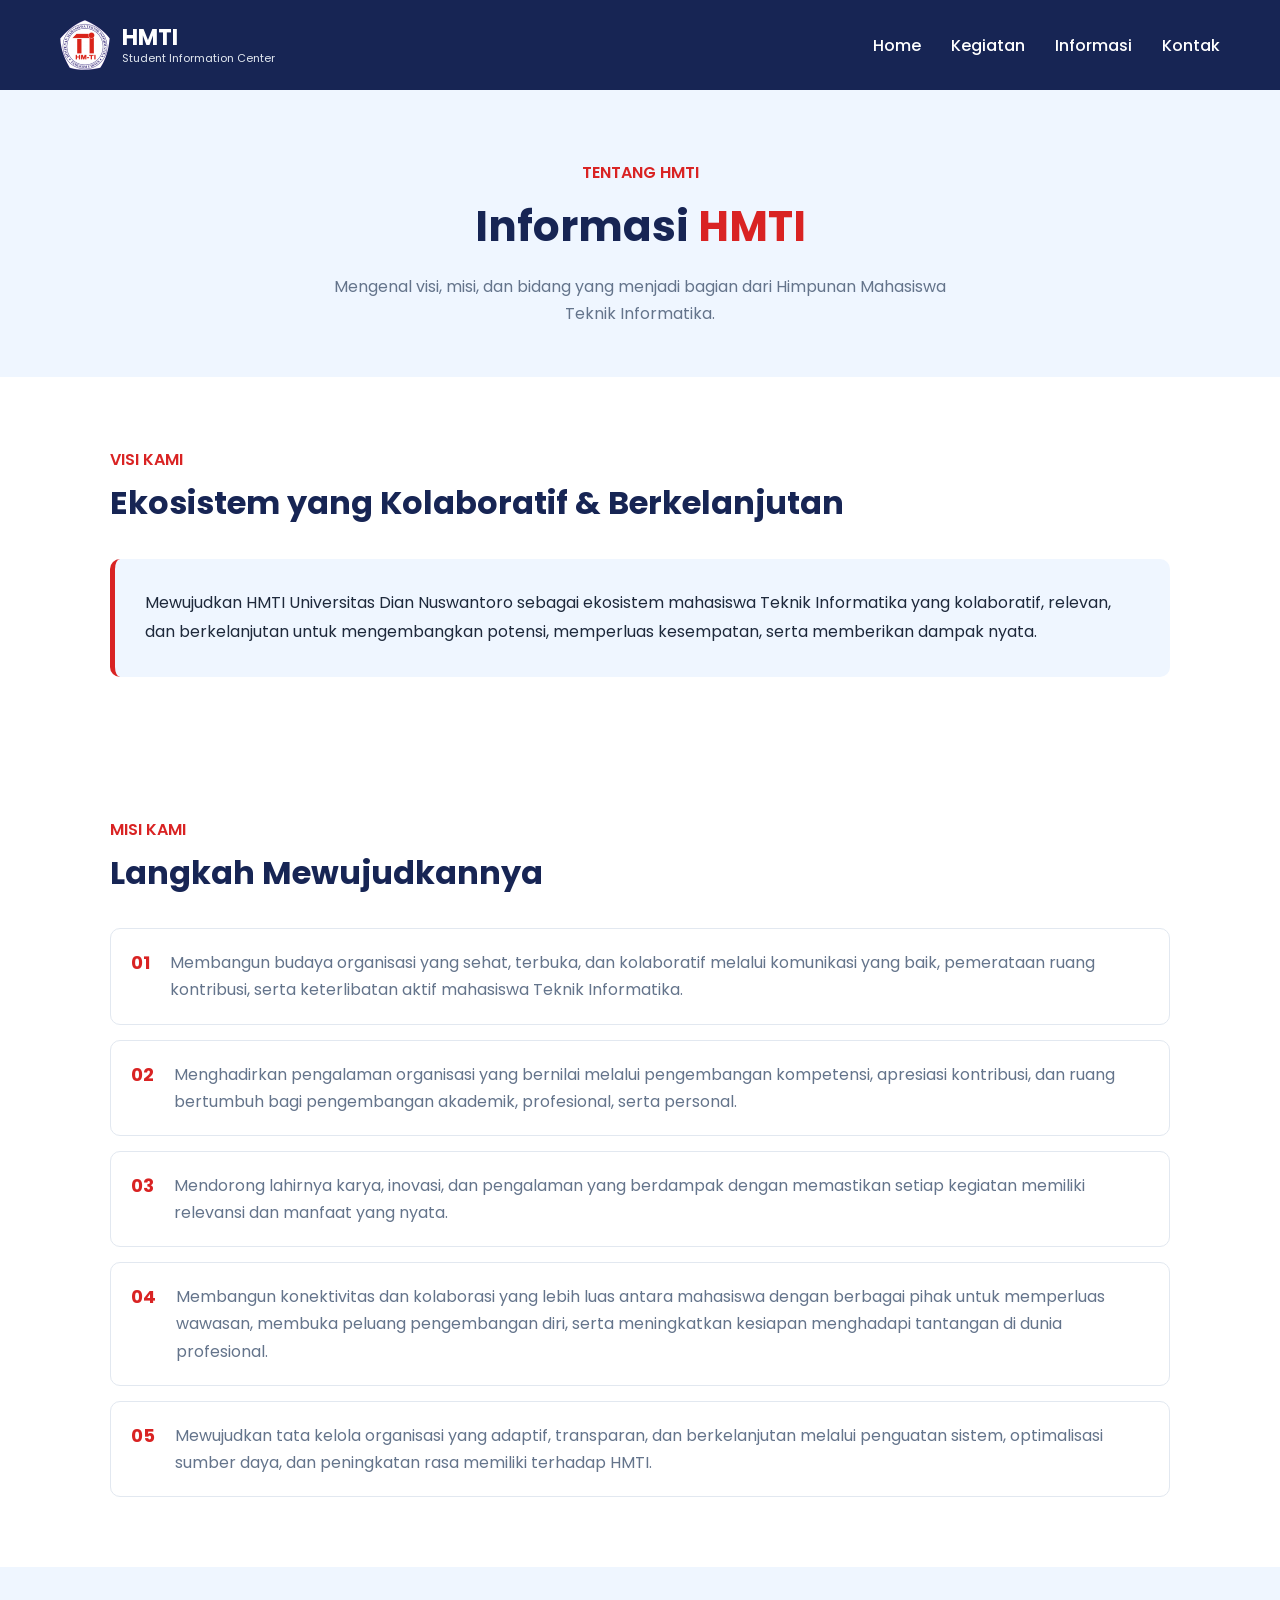
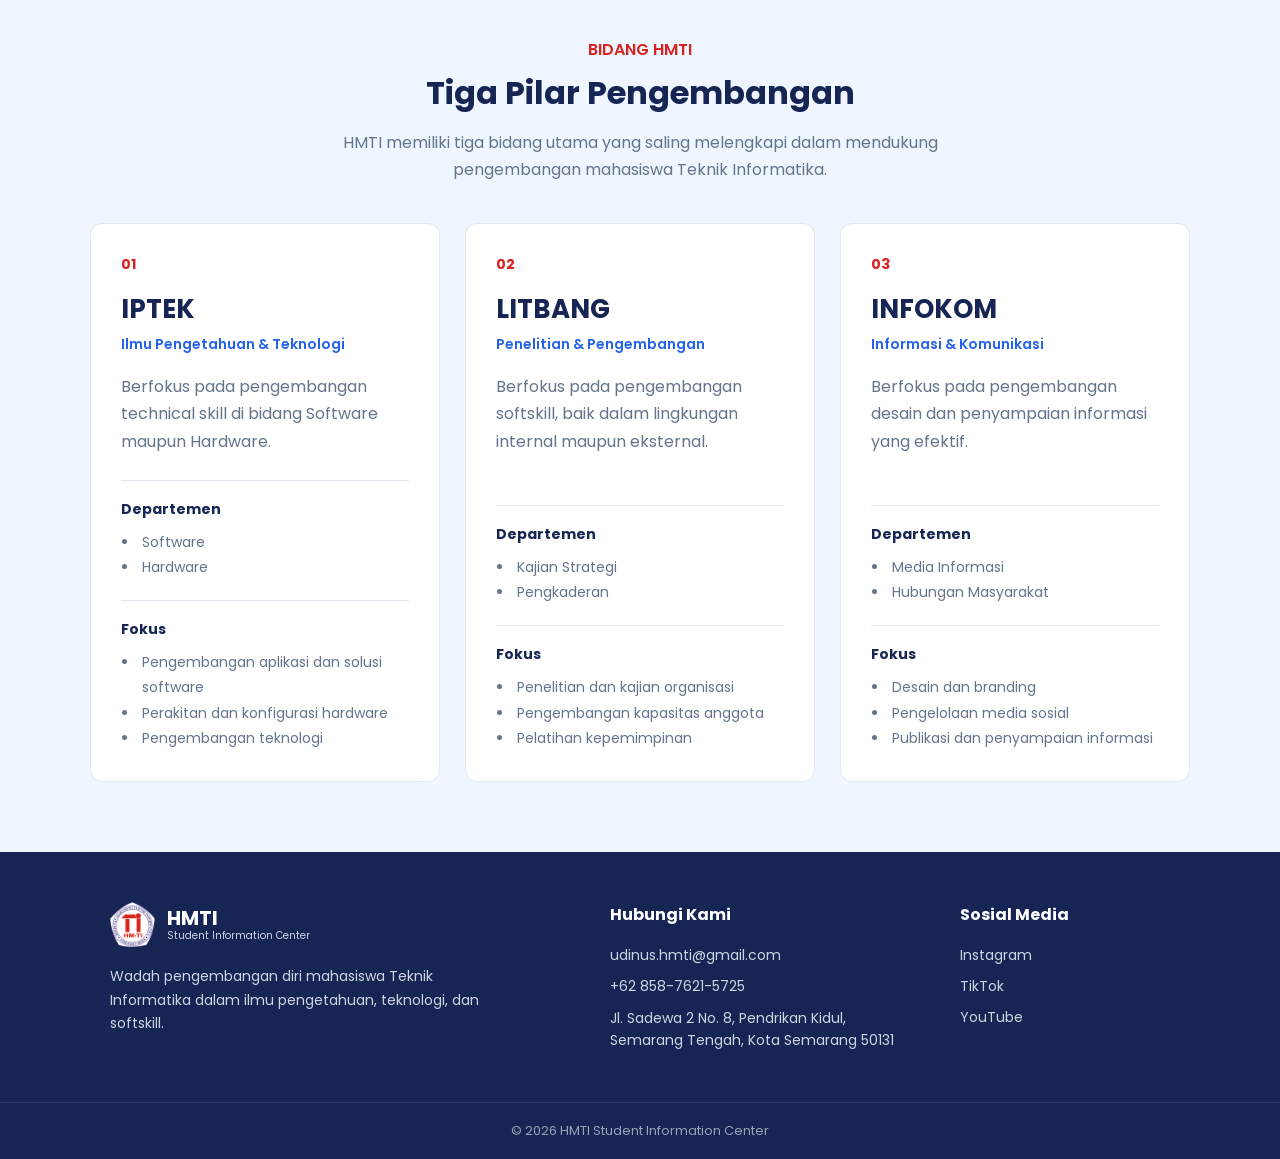
==== informasi.html @ 17ba3a2f "tambah bagian informasi, kontak, dan update web" ====
<!DOCTYPE html>
<html lang="id">
<head>
    <meta charset="UTF-8">
    <meta name="viewport" content="width=device-width, initial-scale=1.0">
    <title>Informasi - HMTI Student Information Center</title>
    <link href="https://fonts.googleapis.com/css2?family=Poppins:wght@400;500;600;700&display=swap" rel="stylesheet">
    <link rel="stylesheet" href="https://cdnjs.cloudflare.com/ajax/libs/font-awesome/6.5.2/css/all.min.css">
    <link rel="stylesheet" href="css/style.css">
</head>
<body>
    <nav>
        <div class="brand">
            <img src="assets/LOGO_HMTI.png" alt="Logo HMTI">

            <div class="brand-text">
                <h2>HMTI</h2>
                <p>Student Information Center</p>
            </div>
        </div>

        <ul>
            <li><a href="index.html">Home</a></li>
            <li><a href="kegiatan.html">Kegiatan</a></li>
            <li><a href="informasi.html">Informasi</a></li>
            <li><a href="kontak.html">Kontak</a></li>
        </ul>
    </nav>

    <main>
        <section class="page-header">
            <p class="subtitle">TENTANG HMTI</p>

            <h1>Informasi <span>HMTI</span></h1>

            <p>
                Mengenal visi, misi, dan bidang yang menjadi bagian
                dari Himpunan Mahasiswa Teknik Informatika.
            </p>
        </section>

        <section class="info-section">

            <div class="info-heading">
                <p class="subtitle">VISI KAMI</p>

                <h2>Ekosistem yang Kolaboratif & Berkelanjutan</h2>
            </div>

            <div class="vision-box">
                <p>
                    Mewujudkan HMTI Universitas Dian Nuswantoro sebagai
                    ekosistem mahasiswa Teknik Informatika yang kolaboratif,
                    relevan, dan berkelanjutan untuk mengembangkan potensi,
                    memperluas kesempatan, serta memberikan dampak nyata.
                </p>
            </div>

        </section>

        <section class="info-section mission-section">

            <div class="info-heading">
                <p class="subtitle">MISI KAMI</p>

                <h2>Langkah Mewujudkannya</h2>
            </div>

            <div class="mission-list">
                <div class="mission-item">
                    <span>01</span>

                    <p>
                        Membangun budaya organisasi yang sehat, terbuka,
                        dan kolaboratif melalui komunikasi yang baik,
                        pemerataan ruang kontribusi, serta keterlibatan
                        aktif mahasiswa Teknik Informatika.
                    </p>
                </div>

                <div class="mission-item">
                    <span>02</span>

                    <p>
                        Menghadirkan pengalaman organisasi yang bernilai
                        melalui pengembangan kompetensi, apresiasi kontribusi,
                        dan ruang bertumbuh bagi pengembangan akademik,
                        profesional, serta personal.
                    </p>
                </div>

                <div class="mission-item">
                    <span>03</span>

                    <p>
                        Mendorong lahirnya karya, inovasi, dan pengalaman
                        yang berdampak dengan memastikan setiap kegiatan
                        memiliki relevansi dan manfaat yang nyata.
                    </p>
                </div>

                <div class="mission-item">
                    <span>04</span>

                    <p>
                        Membangun konektivitas dan kolaborasi yang lebih luas
                        antara mahasiswa dengan berbagai pihak untuk
                        memperluas wawasan, membuka peluang pengembangan diri,
                        serta meningkatkan kesiapan menghadapi tantangan
                        di dunia profesional.
                    </p>
                </div>

                <div class="mission-item">
                    <span>05</span>

                    <p>
                        Mewujudkan tata kelola organisasi yang adaptif,
                        transparan, dan berkelanjutan melalui penguatan sistem,
                        optimalisasi sumber daya, dan peningkatan rasa memiliki
                        terhadap HMTI.
                    </p>
                </div>

            </div>

        </section>

        <section class="info-section fields-section">

            <div class="info-heading">
                <p class="subtitle">BIDANG HMTI</p>

                <h2>Tiga Pilar Pengembangan</h2>

                <p>
                    HMTI memiliki tiga bidang utama yang saling melengkapi
                    dalam mendukung pengembangan mahasiswa Teknik Informatika.
                </p>
            </div>

            <div class="field-container">
                <article class="field-card">
                    <span class="field-number">01</span>

                    <h3>IPTEK</h3>

                    <p class="field-title">
                        Ilmu Pengetahuan & Teknologi
                    </p>

                    <p class="field-description">
                        Berfokus pada pengembangan technical skill
                        di bidang Software maupun Hardware.
                    </p>

                    <div class="field-detail">
                        <h4>Departemen</h4>

                        <ul>
                            <li>Software</li>
                            <li>Hardware</li>
                        </ul>
                    </div>

                    <div class="field-detail">
                        <h4>Fokus</h4>

                        <ul>
                            <li>Pengembangan aplikasi dan solusi software</li>
                            <li>Perakitan dan konfigurasi hardware</li>
                            <li>Pengembangan teknologi</li>
                        </ul>
                    </div>
                </article>


                <article class="field-card">
                    <span class="field-number">02</span>

                    <h3>LITBANG</h3>

                    <p class="field-title">
                        Penelitian & Pengembangan
                    </p>

                    <p class="field-description">
                        Berfokus pada pengembangan softskill,
                        baik dalam lingkungan internal maupun eksternal.
                    </p>

                    <div class="field-detail">
                        <h4>Departemen</h4>

                        <ul>
                            <li>Kajian Strategi</li>
                            <li>Pengkaderan</li>
                        </ul>
                    </div>

                    <div class="field-detail">
                        <h4>Fokus</h4>

                        <ul>
                            <li>Penelitian dan kajian organisasi</li>
                            <li>Pengembangan kapasitas anggota</li>
                            <li>Pelatihan kepemimpinan</li>
                        </ul>
                    </div>
                </article>


                <article class="field-card">
                    <span class="field-number">03</span>

                    <h3>INFOKOM</h3>

                    <p class="field-title">
                        Informasi & Komunikasi
                    </p>

                    <p class="field-description">
                        Berfokus pada pengembangan desain
                        dan penyampaian informasi yang efektif.
                    </p>

                    <div class="field-detail">
                        <h4>Departemen</h4>

                        <ul>
                            <li>Media Informasi</li>
                            <li>Hubungan Masyarakat</li>
                        </ul>
                    </div>

                    <div class="field-detail">
                        <h4>Fokus</h4>

                        <ul>
                            <li>Desain dan branding</li>
                            <li>Pengelolaan media sosial</li>
                            <li>Publikasi dan penyampaian informasi</li>
                        </ul>
                    </div>
                </article>
            </div>
        </section>
    </main>

    <footer>
        <div class="footer-container">
            <div class="footer-brand">
                <div class="footer-logo">
                    <img src="assets/LOGO_HMTI.png" alt="Logo HMTI">

                    <div>
                        <h2>HMTI</h2>
                        <p>Student Information Center</p>
                    </div>
                </div>

                <p>
                    Wadah pengembangan diri mahasiswa Teknik Informatika
                    dalam ilmu pengetahuan, teknologi, dan softskill.
                </p>
            </div>

            <div class="footer-contact">
                <h3>Hubungi Kami</h3>

                <a href="mailto:udinus.hmti@gmail.com">
                    udinus.hmti@gmail.com
                </a>

                <a href="https://wa.me/6285876215725" target="_blank">
                    +62 858-7621-5725
                </a>
                <p>
                    Jl. Sadewa 2 No. 8, Pendrikan Kidul,
                    Semarang Tengah, Kota Semarang 50131
                </p>
            </div>

            <div class="footer-social">
                <h3>Sosial Media</h3>

                <a href="#" target="_blank">Instagram</a>
                <a href="#" target="_blank">TikTok</a>
                <a href="#" target="_blank">YouTube</a>
            </div>
        </div>

        <div class="footer-bottom">
            <p>
                &copy; 2026 HMTI Student Information Center
            </p>
        </div>
    </footer>
</body>
</html>
---- css/style.css ----
* {
    margin: 0;
    padding: 0;
    box-sizing: border-box;
    font-family: Poppins, sans-serif;
}

body {
    background: #FFFFFF;
    color: #1E293B;
}

nav {
    display: flex;
    justify-content: space-between;
    align-items: center;
    padding: 20px 60px;
    background: #172554;
    color: #FFFFFF;
    position: sticky;
    top: 0;
    z-index: 100;
}

.brand {
    display: flex;
    align-items: center;
    gap: 12px;
}

.brand img {
    width: 50px;
    height: 50px;
    object-fit: contain;
}

.brand-text h2 {
    color: #FFFFFF;
    font-size: 22px;
    line-height: 1.2;
}

.brand-text p {
    color: #E2E8F0;
    font-size: 11px;
    font-weight: 400;
    line-height: 1.2;
}

nav ul {
    display: flex;
    gap: 30px;
    list-style: none;
}

nav a {
    color: #FFFFFF;
    text-decoration: none;
    font-weight: 500;
    transition: 0.2s;
}

nav a:hover {
    color: #D92323;
}

.subtitle {
    color: #D92323;
    font-weight: 600;
    margin-bottom: 10px;
}

.hero {
    min-height: 600px;
    display: flex;
    align-items: center;
    padding: 80px 60px;
    background: #EFF6FF;
}

.hero-text {
    max-width: 700px;
}

.hero h1 {
    color: #172554;
    font-size: 48px;
    line-height: 1.2;
    margin-bottom: 20px;
}

.hero h1 span {
    color: #D92323;
}

.hero-text > p:not(.subtitle) {
    max-width: 600px;
    margin-bottom: 30px;
    color: #64748B;
    line-height: 1.7;
}

.hero-buttons {
    display: flex;
    gap: 15px;
}

.btn,
.btn-outline {
    padding: 12px 22px;
    border-radius: 8px;
    text-decoration: none;
    font-weight: 500;
    transition: 0.2s;
}

.btn {
    background: #D92323;
    color: #FFFFFF;
}

.btn:hover {
    background: #B91C1C;
}

.btn-outline {
    border: 1px solid #2563EB;
    background: #FFFFFF;
    color: #2563EB;
}

.btn-outline:hover {
    background: #2563EB;
    color: #FFFFFF;
}

.about-section {
    padding: 80px 60px;
    background: #FFFFFF;
}

.about-container {
    max-width: 1100px;
    margin: auto;

    display: grid;
    grid-template-columns: 1.2fr 0.8fr;
    gap: 60px;

    align-items: center;
}

.about-text {
    max-width: 650px;
}

.about-text h2 {
    color: #172554;
    font-size: 36px;
    line-height: 1.3;
    margin-bottom: 20px;
}

.about-text > p:not(.subtitle) {
    color: #64748B;
    line-height: 1.8;
    margin-bottom: 25px;
}

.about-box {
    padding: 35px;
    border-radius: 12px;
    background: #EFF6FF;
    border-left: 5px solid #D92323;
}

.about-box span {
    color: #D92323;
    font-size: 13px;
    font-weight: 700;
}

.about-box h3 {
    color: #172554;
    font-size: 24px;
    line-height: 1.4;
    margin: 12px 0;
}

.about-box p {
    color: #64748B;
    line-height: 1.7;
}

.highlights {
    padding: 80px 60px;
    background: #FFFFFF;
}

.section-heading {
    max-width: 700px;
    margin: 0 auto 40px;
    text-align: center;
}

.section-heading h2 {
    color: #172554;
    font-size: 36px;
    margin-bottom: 15px;
}

.section-heading > p:last-child {
    color: #64748B;
    line-height: 1.7;
}

.activity-container {
    max-width: 1100px;
    margin: auto;
    display: grid;
    grid-template-columns: repeat(3, 1fr);
    gap: 25px;
}

.activity-card {
    padding: 30px;
    border: 1px solid #E2E8F0;
    border-radius: 12px;
    background: #FFFFFF;
    transition: 0.2s;
}

.activity-card:hover {
    transform: translateY(-5px);
    box-shadow: 0 10px 25px rgba(15, 23, 42, 0.08);
}

.activity-tag {
    display: inline-block;
    padding: 5px 10px;
    margin-bottom: 15px;
    border-radius: 20px;
    background: #EFF6FF;
    color: #2563EB;
    font-size: 12px;
    font-weight: 600;
}

.activity-card h3 {
    color: #172554;
    font-size: 24px;
    margin-bottom: 12px;
}

.activity-card p {
    color: #64748B;
    line-height: 1.7;
    margin-bottom: 20px;
}

.activity-card a {
    color: #D92323;
    text-decoration: none;
    font-weight: 600;
}

.activity-card a:hover {
    color: #B91C1C;
}

.page-header {
    padding: 70px 20px 50px;
    text-align: center;
    background: #EFF6FF;
}

.page-header h1 {
    color: #172554;
    font-size: 42px;
    margin-bottom: 15px;
}

.page-header h1 span {
    color: #D92323;
}

.page-header > p:last-child {
    max-width: 650px;
    margin: auto;
    color: #64748B;
    line-height: 1.7;
}

.activities {
    padding: 80px 60px;
    background: #FFFFFF;
}

.activity-list {
    max-width: 1000px;
    margin: auto;
    display: grid;
    grid-template-columns: repeat(2, 1fr);
    gap: 25px;
}

.activity-item {
    padding: 30px;
    border: 1px solid #E2E8F0;
    border-radius: 12px;
    background: #FFFFFF;
    transition: 0.2s;
}

.activity-item:hover {
    transform: translateY(-5px);
    box-shadow: 0 10px 25px rgba(15, 23, 42, 0.08);
}

.activity-item h2 {
    color: #172554;
    font-size: 26px;
    margin-bottom: 15px;
}

.activity-info {
    margin-bottom: 15px;
}

.activity-info p {
    color: #64748B;
    font-size: 14px;
    margin-bottom: 5px;
}

.activity-description {
    color: #64748B;
    line-height: 1.7;
    margin-bottom: 20px;
}

.activity-link {
    color: #D92323;
    text-decoration: none;
    font-weight: 600;
}

.activity-link:hover {
    color: #B91C1C;
}

.info-section {
    max-width: 1100px;
    margin: auto;
    padding: 70px 20px;
}

.info-heading {
    max-width: 750px;
    margin-bottom: 35px;
}

.info-heading h2 {
    color: #172554;
    font-size: 32px;
    line-height: 1.3;
    margin-bottom: 15px;
}

.info-heading > p:last-child {
    color: #64748B;
    line-height: 1.7;
}

.vision-box {
    padding: 30px;
    border-left: 5px solid #D92323;
    border-radius: 10px;
    background: #EFF6FF;
}

.vision-box p {
    color: #1E293B;
    font-size: 16px;
    line-height: 1.8;
}

.mission-section {
    background: #FFFFFF;
}

.mission-list {
    display: flex;
    flex-direction: column;
    gap: 15px;
}

.mission-item {
    display: flex;
    align-items: flex-start;
    gap: 20px;
    padding: 20px;
    border: 1px solid #E2E8F0;
    border-radius: 10px;
    background: #FFFFFF;
    transition: 0.2s;
}

.mission-item:hover {
    transform: translateX(5px);
    box-shadow: 0 5px 20px rgba(15, 23, 42, 0.06);
}

.mission-item span {
    flex-shrink: 0;
    color: #D92323;
    font-size: 18px;
    font-weight: 700;
}

.mission-item p {
    color: #64748B;
    line-height: 1.7;
}

.fields-section {
    max-width: none;
    padding: 70px 60px;
    background: #EFF6FF;
}

.fields-section .info-heading {
    max-width: 700px;
    margin: 0 auto 40px;
    text-align: center;
}

.field-container {
    max-width: 1100px;
    margin: auto;
    display: grid;
    grid-template-columns: repeat(3, 1fr);
    gap: 25px;
}

.field-card {
    display: flex;
    flex-direction: column;
    padding: 30px;
    border: 1px solid #E2E8F0;
    border-radius: 12px;
    background: #FFFFFF;
    transition: 0.2s;
}

.field-card:hover {
    transform: translateY(-5px);
    box-shadow: 0 10px 25px rgba(15, 23, 42, 0.08);
}

.field-number {
    display: inline-block;
    margin-bottom: 15px;
    color: #D92323;
    font-size: 14px;
    font-weight: 700;
}

.field-card h3 {
    color: #172554;
    font-size: 26px;
    margin-bottom: 5px;
}

.field-title {
    color: #2563EB;
    font-size: 14px;
    font-weight: 600;
    margin-bottom: 18px;
}

.field-description {
    color: #64748B;
    line-height: 1.7;
    margin-bottom: 25px;
}

.field-detail {
    padding-top: 18px;
    margin-top: auto;
    border-top: 1px solid #E2E8F0;
}

.field-detail + .field-detail {
    margin-top: 20px;
}

.field-detail h4 {
    color: #172554;
    font-size: 14px;
    margin-bottom: 10px;
}

.field-detail ul {
    padding-left: 18px;
    color: #64748B;
    font-size: 14px;
    line-height: 1.8;
}

.field-detail li {
    padding-left: 3px;
}

.contact-section {
    max-width: 1100px;
    margin: auto;
    padding: 70px 20px;
}

.contact-heading {
    max-width: 700px;
    margin-bottom: 40px;
}

.contact-heading h2 {
    color: #172554;
    font-size: 32px;
    margin-bottom: 15px;
}

.contact-heading > p:last-child {
    color: #64748B;
    line-height: 1.7;
}

.contact-container {
    display: grid;
    grid-template-columns: repeat(3, 1fr);
    gap: 20px;
    margin-bottom: 70px;
}

.contact-card {
    display: flex;
    align-items: flex-start;
    gap: 15px;
    padding: 25px;
    border: 1px solid #E2E8F0;
    border-radius: 12px;
    background: #FFFFFF;
    transition: 0.2s;
}

.contact-card:hover {
    transform: translateY(-5px);
    box-shadow: 0 10px 25px rgba(15, 23, 42, 0.08);
}

.contact-icon {
    display: flex;
    align-items: center;
    justify-content: center;
    flex-shrink: 0;
    width: 42px;
    height: 42px;
    border-radius: 10px;
    background: #EFF6FF;
    color: #2563EB;
    font-size: 20px;
    font-weight: 600;
}

.contact-icon i {
    font-size: 18px;
}

.contact-card h3 {
    color: #172554;
    font-size: 17px;
    margin-bottom: 6px;
}

.contact-card p,
.contact-card a {
    color: #64748B;
    font-size: 14px;
    line-height: 1.6;
    text-decoration: none;
}

.contact-card a:hover {
    color: #D92323;
}

.social-section {
    padding: 50px 30px;
    border-radius: 12px;
    background: #EFF6FF;
    text-align: center;
}

.social-section h2 {
    color: #172554;
    font-size: 30px;
    margin-bottom: 12px;
}

.social-section > p:not(.subtitle) {
    max-width: 600px;
    margin: 0 auto 25px;
    color: #64748B;
    line-height: 1.7;
}

.social-link {
    display: inline-flex;
    align-items: center;
    justify-content: center;
    gap: 8px;
    padding: 10px 20px;
    border: 1px solid #2563EB;
    border-radius: 8px;
    background: #FFFFFF;
    color: #2563EB;
    text-decoration: none;
    font-size: 14px;
    font-weight: 600;
    transition: 0.2s;
}

.social-link:hover {
    background: #2563EB;
    color: #FFFFFF;
}

.social-link i {
    font-size: 16px;
}

footer {
    background: #172554;
    color: #FFFFFF;
}

.footer-container {
    max-width: 1100px;
    margin: auto;
    padding: 50px 20px;
    display: grid;
    grid-template-columns: 1.5fr 1fr 0.7fr;
    gap: 50px;
}

.footer-logo {
    display: flex;
    align-items: center;
    gap: 12px;
    margin-bottom: 18px;
}

.footer-logo img {
    width: 45px;
    height: 45px;
    object-fit: contain;
}

.footer-logo h2 {
    font-size: 20px;
    line-height: 1.2;
}

.footer-logo p {
    color: #CBD5E1;
    font-size: 10px;
    line-height: 1.2;
}

.footer-brand > p {
    max-width: 400px;
    color: #CBD5E1;
    font-size: 14px;
    line-height: 1.7;
}

.footer-container h3 {
    margin-bottom: 18px;
    color: #FFFFFF;
    font-size: 16px;
}

.footer-contact a,
.footer-social a {
    display: flex;
    align-items: center;
    gap: 8px;
    margin-bottom: 10px;
    color: #CBD5E1;
    font-size: 14px;
    text-decoration: none;
    transition: 0.2s;
}

.footer-contact p {
    display: flex;
    align-items: flex-start;
    gap: 8px;
    color: #CBD5E1;
    font-size: 14px;
    line-height: 1.6;
}

.footer-contact i,
.footer-social i {
    width: 18px;
    text-align: center;
}

.footer-contact a:hover,
.footer-social a:hover {
    color: #FFFFFF;
}

.footer-bottom {
    padding: 18px 20px;
    border-top: 1px solid rgba(255, 255, 255, 0.1);
    text-align: center;
}

.footer-bottom p {
    color: #94A3B8;
    font-size: 13px;
}

@media (max-width: 768px) {
    nav {
        flex-direction: column;
        gap: 15px;
        padding: 20px;
    }

    nav ul {
        justify-content: center;
        flex-wrap: wrap;
        gap: 15px;
    }

    .hero {
        padding: 60px 20px;
    }

    .hero h1 {
        font-size: 36px;
    }

    .hero-buttons {
        flex-direction: column;
    }

    .btn,
    .btn-outline {
        text-align: center;
    }

    .highlights {
        padding: 60px 20px;
    }

    .activity-container {
        grid-template-columns: 1fr;
    }

    .page-header {
        padding: 60px 20px 40px;
    }

    .page-header h1 {
        font-size: 34px;
    }

    .activities {
        padding: 60px 20px;
    }

    .activity-list {
        grid-template-columns: 1fr;
    }

    .info-section {
        padding: 50px 20px;
    }

    .info-heading h2 {
        font-size: 28px;
    }

    .mission-item {
        gap: 15px;
    }

    .fields-section {
        padding: 50px 20px;
    }

    .field-container {
        grid-template-columns: 1fr;
    }

    .contact-section {
        padding: 50px 20px;
    }

    .contact-heading h2 {
        font-size: 28px;
    }

    .contact-container {
        grid-template-columns: 1fr;
        margin-bottom: 50px;
    }

    .social-section {
        padding: 40px 20px;
    }

    .social-section h2 {
        font-size: 26px;
    }

    .footer-container {
        grid-template-columns: 1fr;
        gap: 35px;
        padding: 40px 20px;
    }
}
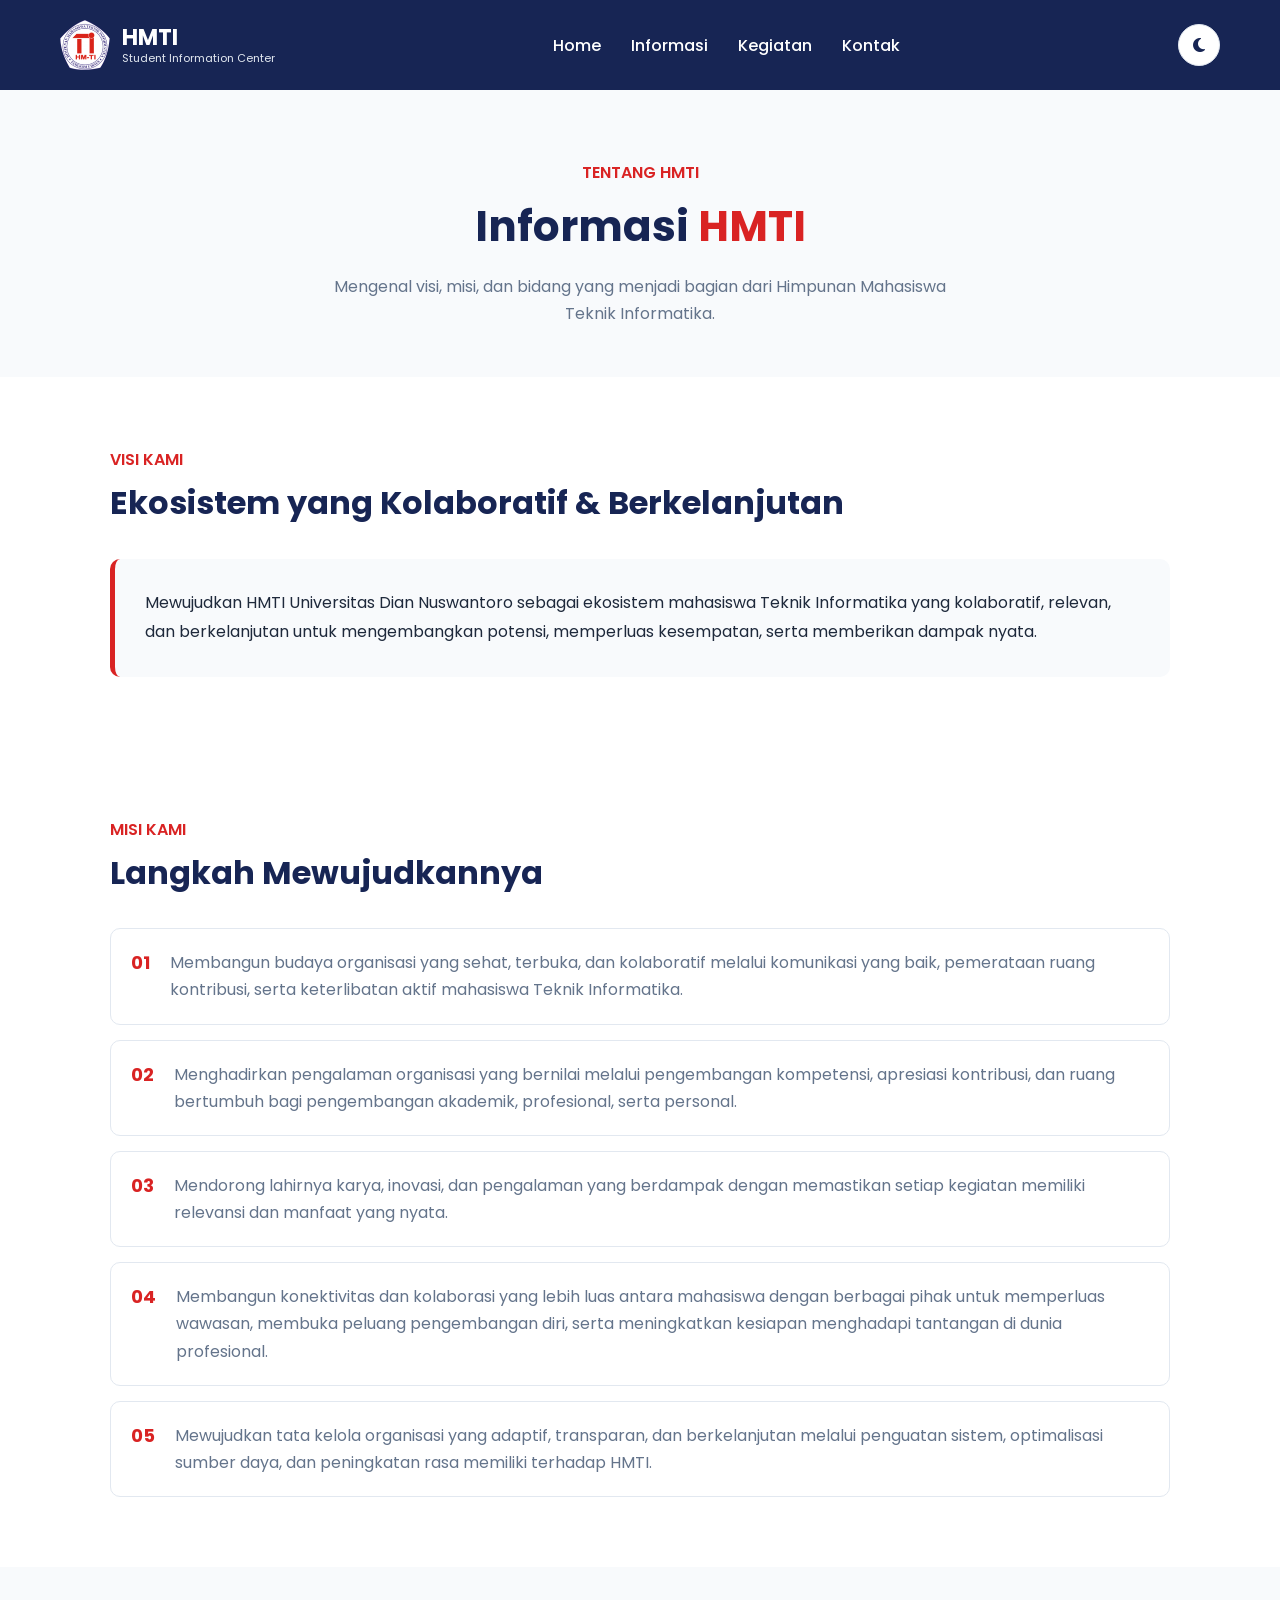
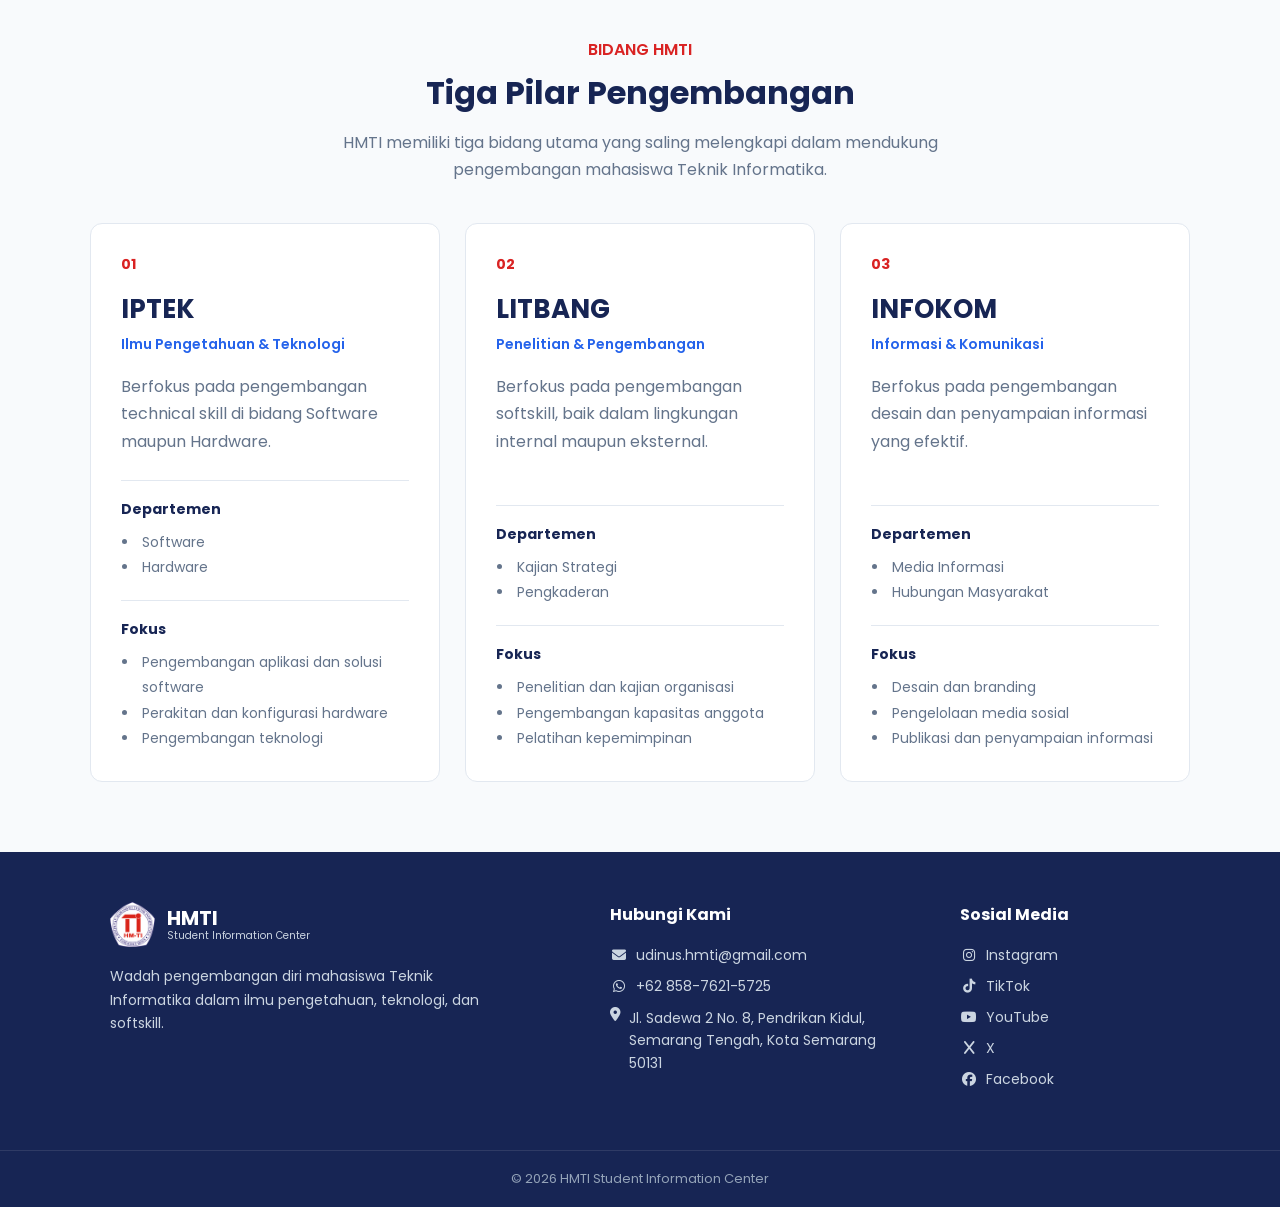
==== commit 900825e4: "Membuat script js, menambahkan dark mode, dan menambahkan form pendaftaran" ====
--- a/informasi.html
+++ b/informasi.html
@@ -21,10 +21,14 @@
 
         <ul>
             <li><a href="index.html">Home</a></li>
+            <li><a href="informasi.html">Informasi</a></li>
             <li><a href="kegiatan.html">Kegiatan</a></li>
-            <li><a href="informasi.html">Informasi</a></li>
             <li><a href="kontak.html">Kontak</a></li>
         </ul>
+
+        <button id="themeToggle" class="theme-toggle" aria-label="Ganti tema">
+            <i class="fa-solid fa-moon"></i>
+        </button>
     </nav>
 
     <main>
@@ -39,7 +43,7 @@
             </p>
         </section>
 
-        <section class="info-section">
+        <section class="info-section scroll-animation">
 
             <div class="info-heading">
                 <p class="subtitle">VISI KAMI</p>
@@ -67,7 +71,7 @@
             </div>
 
             <div class="mission-list">
-                <div class="mission-item">
+                <div class="mission-item scroll-animation">
                     <span>01</span>
 
                     <p>
@@ -78,7 +82,7 @@
                     </p>
                 </div>
 
-                <div class="mission-item">
+                <div class="mission-item scroll-animation">
                     <span>02</span>
 
                     <p>
@@ -89,7 +93,7 @@
                     </p>
                 </div>
 
-                <div class="mission-item">
+                <div class="mission-item scroll-animation">
                     <span>03</span>
 
                     <p>
@@ -99,7 +103,7 @@
                     </p>
                 </div>
 
-                <div class="mission-item">
+                <div class="mission-item scroll-animation">
                     <span>04</span>
 
                     <p>
@@ -111,7 +115,7 @@
                     </p>
                 </div>
 
-                <div class="mission-item">
+                <div class="mission-item scroll-animation">
                     <span>05</span>
 
                     <p>
@@ -140,7 +144,7 @@
             </div>
 
             <div class="field-container">
-                <article class="field-card">
+                <article class="field-card scroll-animation">
                     <span class="field-number">01</span>
 
                     <h3>IPTEK</h3>
@@ -175,7 +179,7 @@
                 </article>
 
 
-                <article class="field-card">
+                <article class="field-card scroll-animation">
                     <span class="field-number">02</span>
 
                     <h3>LITBANG</h3>
@@ -210,7 +214,7 @@
                 </article>
 
 
-                <article class="field-card">
+                <article class="field-card scroll-animation">
                     <span class="field-number">03</span>
 
                     <h3>INFOKOM</h3>
@@ -269,13 +273,17 @@
                 <h3>Hubungi Kami</h3>
 
                 <a href="mailto:udinus.hmti@gmail.com">
+                    <i class="fa-solid fa-envelope"></i>
                     udinus.hmti@gmail.com
                 </a>
 
                 <a href="https://wa.me/6285876215725" target="_blank">
+                    <i class="fa-brands fa-whatsapp"></i>
                     +62 858-7621-5725
                 </a>
+
                 <p>
+                    <i class="fa-solid fa-location-dot"></i>
                     Jl. Sadewa 2 No. 8, Pendrikan Kidul,
                     Semarang Tengah, Kota Semarang 50131
                 </p>
@@ -284,9 +292,30 @@
             <div class="footer-social">
                 <h3>Sosial Media</h3>
 
-                <a href="#" target="_blank">Instagram</a>
-                <a href="#" target="_blank">TikTok</a>
-                <a href="#" target="_blank">YouTube</a>
+                <a href="https://www.instagram.com/hmtiudinus" target="_blank">
+                    <i class="fa-brands fa-instagram"></i>
+                    Instagram
+                </a>
+
+                <a href="https://www.tiktok.com/@hmtiudinus" target="_blank">
+                    <i class="fa-brands fa-tiktok"></i>
+                    TikTok
+                </a>
+
+                <a href="https://www.youtube.com/@hmtiudinus4102" target="_blank">
+                    <i class="fa-brands fa-youtube"></i>
+                    YouTube
+                </a>
+
+                <a href="https://x.com/hmtiudinus" target="_blank">
+                    <i class="fa-brands fa-x"></i>
+                    X
+                </a>
+
+                <a href="https://www.facebook.com/hmti.udinus" target="_blank">
+                    <i class="fa-brands fa-facebook"></i>
+                    Facebook
+                </a>
             </div>
         </div>
 
@@ -296,5 +325,7 @@
             </p>
         </div>
     </footer>
+
+    <script src="js/script.js"></script>
 </body>
 </html>
--- a/css/style.css
+++ b/css/style.css
@@ -7,7 +7,11 @@
 
 body {
     background: #FFFFFF;
-    color: #1E293B;
+    color: #172554;
+
+    transition:
+        background-color 0.3s ease,
+        color 0.3s ease;
 }
 
 nav {
@@ -15,11 +19,17 @@
     justify-content: space-between;
     align-items: center;
     padding: 20px 60px;
+
     background: #172554;
     color: #FFFFFF;
+
     position: sticky;
     top: 0;
     z-index: 100;
+
+    transition:
+        background-color 0.3s ease,
+        color 0.3s ease;
 }
 
 .brand {
@@ -64,6 +74,35 @@
     color: #D92323;
 }
 
+.theme-toggle {
+    width: 42px;
+    height: 42px;
+
+    display: flex;
+    align-items: center;
+    justify-content: center;
+
+    border: 1px solid #E2E8F0;
+    border-radius: 50%;
+
+    background: #FFFFFF;
+    color: #172554;
+
+    font-size: 16px;
+
+    cursor: pointer;
+
+    transition:
+        background-color 0.3s ease,
+        color 0.3s ease,
+        border-color 0.3s ease;
+}
+
+.theme-toggle:hover {
+    background: #EFF6FF;
+    color: #2563EB;
+}
+
 .subtitle {
     color: #D92323;
     font-weight: 600;
@@ -72,10 +111,15 @@
 
 .hero {
     min-height: 600px;
+
     display: flex;
     align-items: center;
+
     padding: 80px 60px;
-    background: #EFF6FF;
+
+    background: #F8FAFC;
+
+    transition: background-color 0.3s ease;
 }
 
 .hero-text {
@@ -96,6 +140,7 @@
 .hero-text > p:not(.subtitle) {
     max-width: 600px;
     margin-bottom: 30px;
+
     color: #64748B;
     line-height: 1.7;
 }
@@ -109,8 +154,10 @@
 .btn-outline {
     padding: 12px 22px;
     border-radius: 8px;
+
     text-decoration: none;
     font-weight: 500;
+
     transition: 0.2s;
 }
 
@@ -137,6 +184,8 @@
 .about-section {
     padding: 80px 60px;
     background: #FFFFFF;
+
+    transition: background-color 0.3s ease;
 }
 
 .about-container {
@@ -170,8 +219,13 @@
 .about-box {
     padding: 35px;
     border-radius: 12px;
-    background: #EFF6FF;
+
+    background: #F8FAFC;
     border-left: 5px solid #D92323;
+
+    transition:
+        background-color 0.3s ease,
+        border-color 0.3s ease;
 }
 
 .about-box span {
@@ -195,6 +249,8 @@
 .highlights {
     padding: 80px 60px;
     background: #FFFFFF;
+
+    transition: background-color 0.3s ease;
 }
 
 .section-heading {
@@ -217,6 +273,7 @@
 .activity-container {
     max-width: 1100px;
     margin: auto;
+
     display: grid;
     grid-template-columns: repeat(3, 1fr);
     gap: 25px;
@@ -224,10 +281,17 @@
 
 .activity-card {
     padding: 30px;
+
     border: 1px solid #E2E8F0;
     border-radius: 12px;
-    background: #FFFFFF;
-    transition: 0.2s;
+
+    background: #FFFFFF;
+
+    transition:
+        background-color 0.3s ease,
+        border-color 0.3s ease,
+        transform 0.2s ease,
+        box-shadow 0.2s ease;
 }
 
 .activity-card:hover {
@@ -237,11 +301,15 @@
 
 .activity-tag {
     display: inline-block;
+
     padding: 5px 10px;
     margin-bottom: 15px;
+
     border-radius: 20px;
+
     background: #EFF6FF;
     color: #2563EB;
+
     font-size: 12px;
     font-weight: 600;
 }
@@ -270,8 +338,12 @@
 
 .page-header {
     padding: 70px 20px 50px;
+
     text-align: center;
-    background: #EFF6FF;
+
+    background: #F8FAFC;
+
+    transition: background-color 0.3s ease;
 }
 
 .page-header h1 {
@@ -287,72 +359,17 @@
 .page-header > p:last-child {
     max-width: 650px;
     margin: auto;
+
     color: #64748B;
     line-height: 1.7;
-}
-
-.activities {
-    padding: 80px 60px;
-    background: #FFFFFF;
-}
-
-.activity-list {
-    max-width: 1000px;
-    margin: auto;
-    display: grid;
-    grid-template-columns: repeat(2, 1fr);
-    gap: 25px;
-}
-
-.activity-item {
-    padding: 30px;
-    border: 1px solid #E2E8F0;
-    border-radius: 12px;
-    background: #FFFFFF;
-    transition: 0.2s;
-}
-
-.activity-item:hover {
-    transform: translateY(-5px);
-    box-shadow: 0 10px 25px rgba(15, 23, 42, 0.08);
-}
-
-.activity-item h2 {
-    color: #172554;
-    font-size: 26px;
-    margin-bottom: 15px;
-}
-
-.activity-info {
-    margin-bottom: 15px;
-}
-
-.activity-info p {
-    color: #64748B;
-    font-size: 14px;
-    margin-bottom: 5px;
-}
-
-.activity-description {
-    color: #64748B;
-    line-height: 1.7;
-    margin-bottom: 20px;
-}
-
-.activity-link {
-    color: #D92323;
-    text-decoration: none;
-    font-weight: 600;
-}
-
-.activity-link:hover {
-    color: #B91C1C;
 }
 
 .info-section {
     max-width: 1100px;
     margin: auto;
     padding: 70px 20px;
+
+    transition: background-color 0.3s ease;
 }
 
 .info-heading {
@@ -374,9 +391,15 @@
 
 .vision-box {
     padding: 30px;
+
     border-left: 5px solid #D92323;
     border-radius: 10px;
-    background: #EFF6FF;
+
+    background: #F8FAFC;
+
+    transition:
+        background-color 0.3s ease,
+        border-color 0.3s ease;
 }
 
 .vision-box p {
@@ -399,11 +422,19 @@
     display: flex;
     align-items: flex-start;
     gap: 20px;
+
     padding: 20px;
+
     border: 1px solid #E2E8F0;
     border-radius: 10px;
-    background: #FFFFFF;
-    transition: 0.2s;
+
+    background: #FFFFFF;
+
+    transition:
+        background-color 0.3s ease,
+        border-color 0.3s ease,
+        transform 0.2s ease,
+        box-shadow 0.2s ease;
 }
 
 .mission-item:hover {
@@ -413,6 +444,7 @@
 
 .mission-item span {
     flex-shrink: 0;
+
     color: #D92323;
     font-size: 18px;
     font-weight: 700;
@@ -425,19 +457,25 @@
 
 .fields-section {
     max-width: none;
+
     padding: 70px 60px;
-    background: #EFF6FF;
+
+    background: #F8FAFC;
+
+    transition: background-color 0.3s ease;
 }
 
 .fields-section .info-heading {
     max-width: 700px;
     margin: 0 auto 40px;
+
     text-align: center;
 }
 
 .field-container {
     max-width: 1100px;
     margin: auto;
+
     display: grid;
     grid-template-columns: repeat(3, 1fr);
     gap: 25px;
@@ -446,11 +484,19 @@
 .field-card {
     display: flex;
     flex-direction: column;
+
     padding: 30px;
+
     border: 1px solid #E2E8F0;
     border-radius: 12px;
-    background: #FFFFFF;
-    transition: 0.2s;
+
+    background: #FFFFFF;
+
+    transition:
+        background-color 0.3s ease,
+        border-color 0.3s ease,
+        transform 0.2s ease,
+        box-shadow 0.2s ease;
 }
 
 .field-card:hover {
@@ -461,6 +507,7 @@
 .field-number {
     display: inline-block;
     margin-bottom: 15px;
+
     color: #D92323;
     font-size: 14px;
     font-weight: 700;
@@ -488,6 +535,7 @@
 .field-detail {
     padding-top: 18px;
     margin-top: auto;
+
     border-top: 1px solid #E2E8F0;
 }
 
@@ -503,6 +551,7 @@
 
 .field-detail ul {
     padding-left: 18px;
+
     color: #64748B;
     font-size: 14px;
     line-height: 1.8;
@@ -510,6 +559,116 @@
 
 .field-detail li {
     padding-left: 3px;
+}
+
+.activities {
+    padding: 80px 60px;
+    background: #FFFFFF;
+
+    transition: background-color 0.3s ease;
+}
+
+.activity-filter {
+    max-width: 1000px;
+    margin: 0 auto 30px;
+
+    display: flex;
+    justify-content: center;
+    flex-wrap: wrap;
+    gap: 10px;
+}
+
+.filter-btn {
+    padding: 10px 18px;
+
+    border: 1px solid #E2E8F0;
+    border-radius: 8px;
+
+    background: #FFFFFF;
+    color: #64748B;
+
+    font-family: Poppins, sans-serif;
+    font-size: 14px;
+    font-weight: 500;
+
+    cursor: pointer;
+
+    transition:
+        background-color 0.3s ease,
+        color 0.3s ease,
+        border-color 0.3s ease;
+}
+
+.filter-btn:hover {
+    border-color: #2563EB;
+    color: #2563EB;
+}
+
+.filter-btn.active {
+    background: #2563EB;
+    border-color: #2563EB;
+    color: #FFFFFF;
+}
+
+.activity-list {
+    max-width: 1000px;
+    margin: auto;
+
+    display: grid;
+    grid-template-columns: repeat(2, 1fr);
+    gap: 25px;
+}
+
+.activity-item {
+    padding: 30px;
+
+    border: 1px solid #E2E8F0;
+    border-radius: 12px;
+
+    background: #FFFFFF;
+
+    transition:
+        background-color 0.3s ease,
+        border-color 0.3s ease,
+        transform 0.2s ease,
+        box-shadow 0.2s ease;
+}
+
+.activity-item:hover {
+    transform: translateY(-5px);
+    box-shadow: 0 10px 25px rgba(15, 23, 42, 0.08);
+}
+
+.activity-item h2 {
+    color: #172554;
+    font-size: 26px;
+    margin-bottom: 15px;
+}
+
+.activity-info {
+    margin-bottom: 15px;
+}
+
+.activity-info p {
+    color: #64748B;
+    font-size: 14px;
+    margin-bottom: 5px;
+}
+
+.activity-description {
+    color: #64748B;
+    line-height: 1.7;
+    margin-bottom: 20px;
+}
+
+.activity-link {
+    color: #D92323;
+    text-decoration: none;
+    font-weight: 600;
+}
+
+.activity-link:hover {
+    color: #B91C1C;
 }
 
 .contact-section {
@@ -538,6 +697,7 @@
     display: grid;
     grid-template-columns: repeat(3, 1fr);
     gap: 20px;
+
     margin-bottom: 70px;
 }
 
@@ -545,11 +705,19 @@
     display: flex;
     align-items: flex-start;
     gap: 15px;
+
     padding: 25px;
+
     border: 1px solid #E2E8F0;
     border-radius: 12px;
-    background: #FFFFFF;
-    transition: 0.2s;
+
+    background: #FFFFFF;
+
+    transition:
+        background-color 0.3s ease,
+        border-color 0.3s ease,
+        transform 0.2s ease,
+        box-shadow 0.2s ease;
 }
 
 .contact-card:hover {
@@ -561,12 +729,17 @@
     display: flex;
     align-items: center;
     justify-content: center;
+
     flex-shrink: 0;
+
     width: 42px;
     height: 42px;
+
     border-radius: 10px;
+
     background: #EFF6FF;
     color: #2563EB;
+
     font-size: 20px;
     font-weight: 600;
 }
@@ -595,9 +768,14 @@
 
 .social-section {
     padding: 50px 30px;
+
     border-radius: 12px;
-    background: #EFF6FF;
+
+    background: #F8FAFC;
+
     text-align: center;
+
+    transition: background-color 0.3s ease;
 }
 
 .social-section h2 {
@@ -609,6 +787,7 @@
 .social-section > p:not(.subtitle) {
     max-width: 600px;
     margin: 0 auto 25px;
+
     color: #64748B;
     line-height: 1.7;
 }
@@ -618,14 +797,19 @@
     align-items: center;
     justify-content: center;
     gap: 8px;
+
     padding: 10px 20px;
+
     border: 1px solid #2563EB;
     border-radius: 8px;
+
     background: #FFFFFF;
     color: #2563EB;
+
     text-decoration: none;
     font-size: 14px;
     font-weight: 600;
+
     transition: 0.2s;
 }
 
@@ -641,12 +825,16 @@
 footer {
     background: #172554;
     color: #FFFFFF;
+
+    transition: background-color 0.3s ease;
 }
 
 .footer-container {
     max-width: 1100px;
     margin: auto;
+
     padding: 50px 20px;
+
     display: grid;
     grid-template-columns: 1.5fr 1fr 0.7fr;
     gap: 50px;
@@ -656,6 +844,7 @@
     display: flex;
     align-items: center;
     gap: 12px;
+
     margin-bottom: 18px;
 }
 
@@ -678,6 +867,7 @@
 
 .footer-brand > p {
     max-width: 400px;
+
     color: #CBD5E1;
     font-size: 14px;
     line-height: 1.7;
@@ -685,6 +875,7 @@
 
 .footer-container h3 {
     margin-bottom: 18px;
+
     color: #FFFFFF;
     font-size: 16px;
 }
@@ -694,10 +885,14 @@
     display: flex;
     align-items: center;
     gap: 8px;
+
     margin-bottom: 10px;
+
     color: #CBD5E1;
     font-size: 14px;
+
     text-decoration: none;
+
     transition: 0.2s;
 }
 
@@ -705,6 +900,7 @@
     display: flex;
     align-items: flex-start;
     gap: 8px;
+
     color: #CBD5E1;
     font-size: 14px;
     line-height: 1.6;
@@ -723,7 +919,9 @@
 
 .footer-bottom {
     padding: 18px 20px;
+
     border-top: 1px solid rgba(255, 255, 255, 0.1);
+
     text-align: center;
 }
 
@@ -732,7 +930,113 @@
     font-size: 13px;
 }
 
+.registration-section {
+    padding: 80px 10%;
+    background: #FFFFFF;
+}
+
+.registration-form {
+    max-width: 700px;
+    margin: 40px auto 0;
+    padding: 35px;
+    background: #FFFFFF;
+    border: 1px solid #E2E8F0;
+    border-radius: 16px;
+    box-shadow: 0 10px 30px rgba(15, 23, 42, 0.06);
+}
+
+.form-group {
+    margin-bottom: 20px;
+}
+
+.form-group label {
+    display: block;
+    margin-bottom: 8px;
+    font-weight: 600;
+    color: #172554;
+}
+
+.form-group input,
+.form-group select,
+.form-group textarea {
+    width: 100%;
+    padding: 12px 14px;
+    border: 1px solid #CBD5E1;
+    border-radius: 8px;
+    font-family: inherit;
+    font-size: 14px;
+    color: #1E293B;
+    background: #FFFFFF;
+    outline: none;
+    transition: 0.3s ease;
+}
+
+.form-group input:focus,
+.form-group select:focus,
+.form-group textarea:focus {
+    border-color: #2563EB;
+    box-shadow: 0 0 0 3px rgba(37, 99, 235, 0.1);
+}
+
+.form-group textarea {
+    resize: vertical;
+}
+
+.input-hint {
+    display: block;
+    margin-top: 6px;
+    font-size: 12px;
+    color: #64748B;
+}
+
+.error-message {
+    display: block;
+    margin-top: 6px;
+    font-size: 13px;
+    color: #D92323;
+}
+
+.success-message {
+    margin-top: 20px;
+    padding: 12px;
+    border-radius: 8px;
+    background: #DCFCE7;
+    color: #166534;
+    text-align: center;
+    font-size: 14px;
+    font-weight: 500;
+}
+
+/* 
+=============================
+        SCROLL ANIMATION
+============================= 
+*/
+
+.scroll-animation {
+    opacity: 0;
+
+    transform: translateY(40px);
+
+    transition:
+        opacity 0.7s ease,
+        transform 0.7s ease;
+}
+
+.scroll-animation.show {
+    opacity: 1;
+    transform: translateY(0);
+}
+
+
+/*
+=============================
+        RESPONSIVE
+============================= 
+*/
+
 @media (max-width: 768px) {
+
     nav {
         flex-direction: column;
         gap: 15px;
@@ -766,6 +1070,10 @@
         padding: 60px 20px;
     }
 
+    .activity-filter {
+        justify-content: flex-start;
+    }
+
     .activity-container {
         grid-template-columns: 1fr;
     }
@@ -832,4 +1140,308 @@
         gap: 35px;
         padding: 40px 20px;
     }
-}+}
+
+/* 
+=============================
+        DARK MODE
+============================= 
+*/
+
+body.dark-mode {
+    background: #0F172A;
+    color: #E2E8F0;
+}
+
+body.dark-mode nav {
+    background: #020617;
+}
+
+body.dark-mode .brand-text h2 {
+    color: #FFFFFF;
+}
+
+body.dark-mode .brand-text p {
+    color: #94A3B8;
+}
+
+body.dark-mode nav a {
+    color: #CBD5E1;
+}
+
+body.dark-mode nav a:hover {
+    color: #60A5FA;
+}
+
+body.dark-mode .theme-toggle {
+    background: #1E293B;
+    border-color: #334155;
+    color: #FACC15;
+}
+
+body.dark-mode .theme-toggle:hover {
+    background: #334155;
+    color: #FACC15;
+}
+
+body.dark-mode .hero {
+    background: #0F172A;
+}
+
+body.dark-mode .hero h1 {
+    color: #F8FAFC;
+}
+
+body.dark-mode .hero-text > p:not(.subtitle) {
+    color: #CBD5E1;
+}
+
+body.dark-mode .btn-outline {
+    background: #1E293B;
+    border-color: #60A5FA;
+    color: #60A5FA;
+}
+
+body.dark-mode .about-section {
+    background: #0F172A;
+}
+
+body.dark-mode .about-text h2,
+body.dark-mode .about-box h3 {
+    color: #F8FAFC;
+}
+
+body.dark-mode .about-text > p:not(.subtitle),
+body.dark-mode .about-box p {
+    color: #CBD5E1;
+}
+
+body.dark-mode .about-box {
+    background: #1E293B;
+}
+
+body.dark-mode .highlights {
+    background: #0F172A;
+}
+
+body.dark-mode .section-heading h2 {
+    color: #F8FAFC;
+}
+
+body.dark-mode .section-heading > p:last-child {
+    color: #CBD5E1;
+}
+
+body.dark-mode .activity-card {
+    background: #1E293B;
+    border-color: #334155;
+}
+
+body.dark-mode .activity-card h3 {
+    color: #F8FAFC;
+}
+
+body.dark-mode .activity-card p {
+    color: #CBD5E1;
+}
+
+body.dark-mode .activity-tag {
+    background: #172554;
+    color: #60A5FA;
+}
+
+body.dark-mode .page-header {
+    background: #0F172A;
+}
+
+body.dark-mode .page-header h1 {
+    color: #F8FAFC;
+}
+
+body.dark-mode .page-header > p:last-child {
+    color: #CBD5E1;
+}
+
+body.dark-mode .activities {
+    background: #0F172A;
+}
+
+body.dark-mode .filter-btn {
+    background: #1E293B;
+    border-color: #334155;
+    color: #CBD5E1;
+}
+
+body.dark-mode .filter-btn:hover {
+    border-color: #60A5FA;
+    color: #60A5FA;
+}
+
+body.dark-mode .filter-btn.active {
+    background: #2563EB;
+    border-color: #2563EB;
+    color: #FFFFFF;
+}
+
+body.dark-mode .activity-item {
+    background: #1E293B;
+    border-color: #334155;
+}
+
+body.dark-mode .activity-item h2 {
+    color: #F8FAFC;
+}
+
+body.dark-mode .activity-info p,
+body.dark-mode .activity-description {
+    color: #CBD5E1;
+}
+
+body.dark-mode .info-section {
+    background: #0F172A;
+}
+
+body.dark-mode .info-heading h2 {
+    color: #F8FAFC;
+}
+
+body.dark-mode .info-heading > p:last-child {
+    color: #CBD5E1;
+}
+
+body.dark-mode .vision-box {
+    background: #1E293B;
+    border-color: #D92323;
+}
+
+body.dark-mode .vision-box p {
+    color: #CBD5E1;
+}
+
+body.dark-mode .mission-section {
+    background: #0F172A;
+}
+
+body.dark-mode .mission-item {
+    background: #1E293B;
+    border-color: #334155;
+}
+
+body.dark-mode .mission-item p {
+    color: #CBD5E1;
+}
+
+body.dark-mode .fields-section {
+    background: #111827;
+}
+
+body.dark-mode .field-card {
+    background: #1E293B;
+    border-color: #334155;
+}
+
+body.dark-mode .field-card h3,
+body.dark-mode .field-detail h4 {
+    color: #F8FAFC;
+}
+
+body.dark-mode .field-description,
+body.dark-mode .field-detail ul {
+    color: #CBD5E1;
+}
+
+body.dark-mode .field-detail {
+    border-color: #334155;
+}
+
+body.dark-mode .field-title {
+    color: #60A5FA;
+}
+
+body.dark-mode .contact-section {
+    background: #0F172A;
+}
+
+body.dark-mode .contact-heading h2 {
+    color: #F8FAFC;
+}
+
+body.dark-mode .contact-heading > p:last-child {
+    color: #CBD5E1;
+}
+
+body.dark-mode .contact-card {
+    background: #1E293B;
+    border-color: #334155;
+}
+
+body.dark-mode .contact-card h3 {
+    color: #F8FAFC;
+}
+
+body.dark-mode .contact-card p,
+body.dark-mode .contact-card a {
+    color: #CBD5E1;
+}
+
+body.dark-mode .contact-icon {
+    background: #172554;
+    color: #60A5FA;
+}
+
+body.dark-mode .social-section {
+    background: #1E293B;
+}
+
+body.dark-mode .social-section h2 {
+    color: #F8FAFC;
+}
+
+body.dark-mode .social-section > p:not(.subtitle) {
+    color: #CBD5E1;
+}
+
+body.dark-mode .social-link {
+    background: #0F172A;
+    color: #60A5FA;
+    border-color: #60A5FA;
+}
+
+body.dark-mode footer {
+    background: #020617;
+}
+
+body.dark-mode .registration-section {
+    background: #0F172A;
+}
+
+body.dark-mode .registration-form {
+    background: #1E293B;
+    border-color: #334155;
+}
+
+body.dark-mode .form-group label {
+    color: #F8FAFC;
+}
+
+body.dark-mode .form-group input,
+body.dark-mode .form-group select,
+body.dark-mode .form-group textarea {
+    background: #0F172A;
+    border-color: #475569;
+    color: #F8FAFC;
+}
+
+body.dark-mode .form-group input::placeholder,
+body.dark-mode .form-group textarea::placeholder {
+    color: #94A3B8;
+}
+
+body.dark-mode .input-hint {
+    color: #94A3B8;
+}
+
+body.dark-mode .success-message {
+    background: #14532D;
+    color: #BBF7D0;
+}
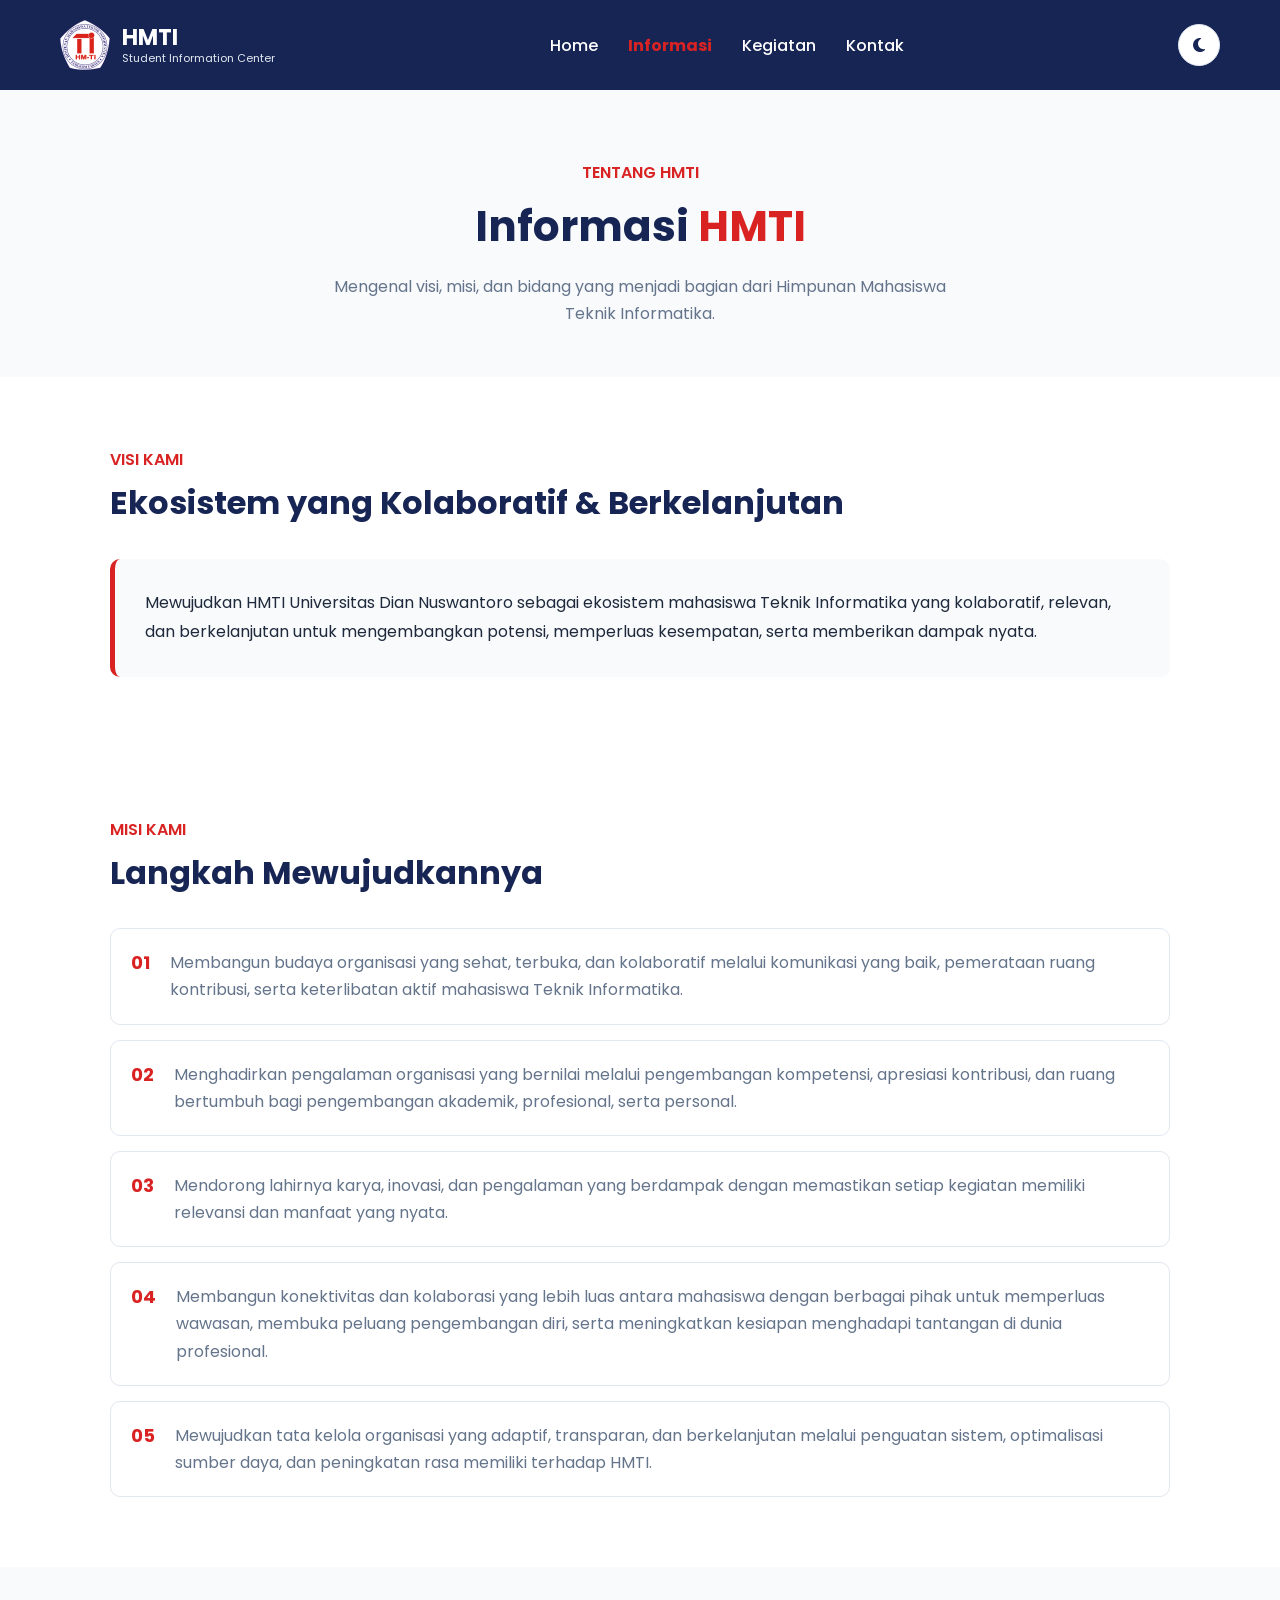
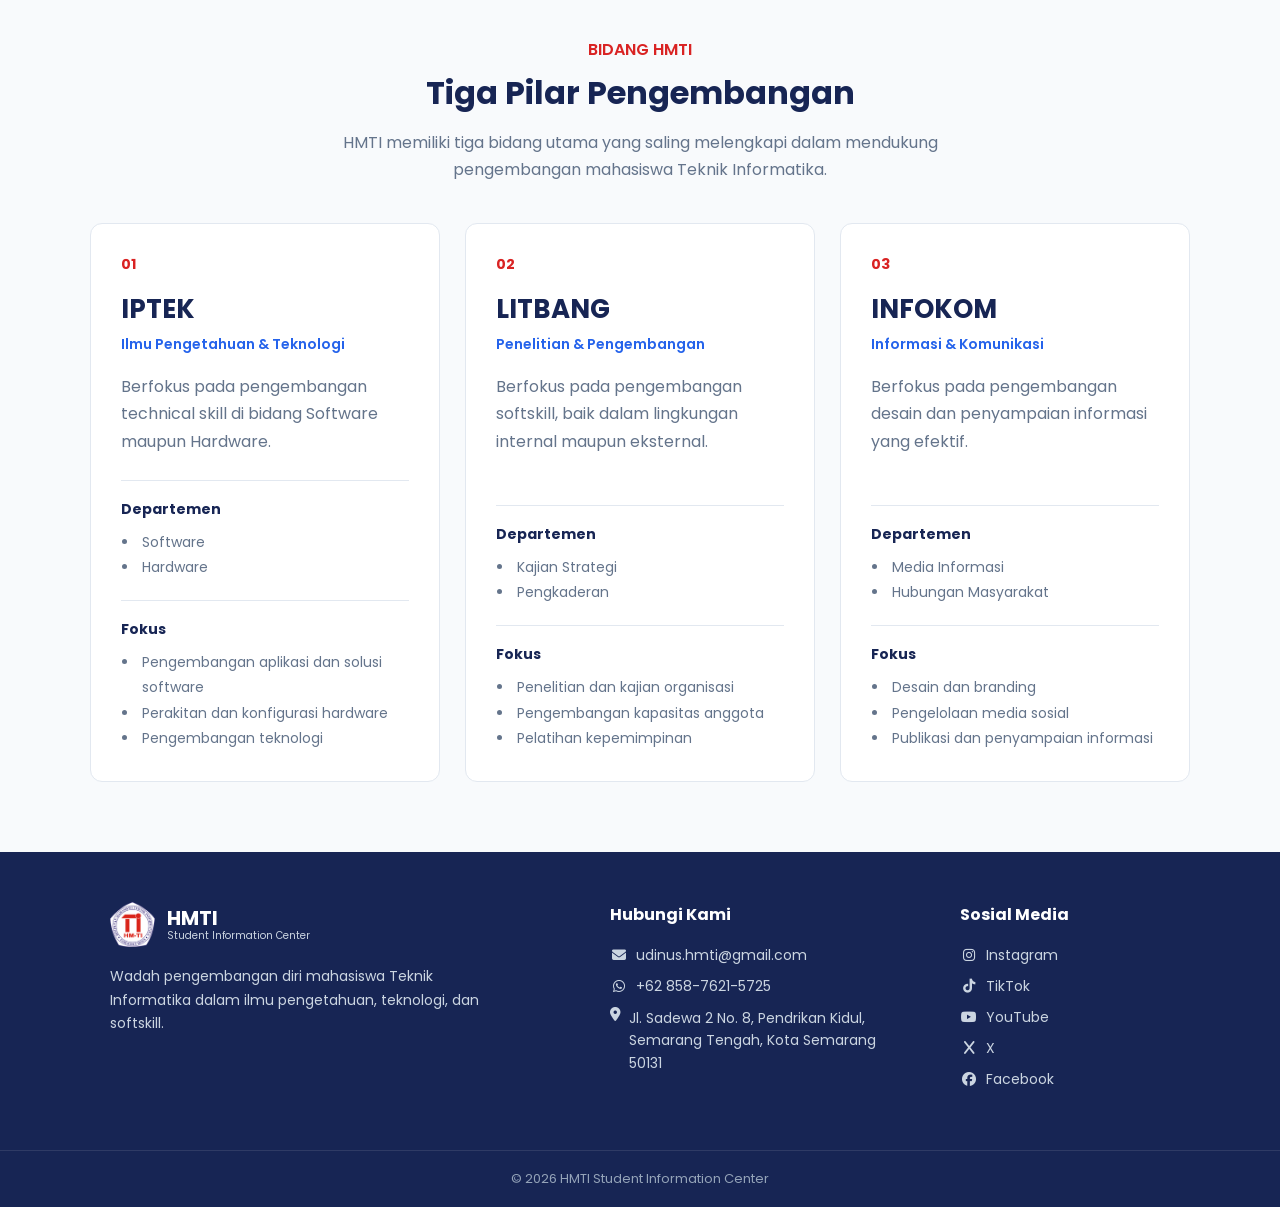
==== commit ba67e18f: "Menyelesaikan semua fungsi web" ====
--- a/informasi.html
+++ b/informasi.html
@@ -9,6 +9,12 @@
     <link rel="stylesheet" href="css/style.css">
 </head>
 <body>
+    <script>
+        if (localStorage.getItem("theme") === "dark") {
+            document.body.classList.add("dark-mode");
+        }
+    </script>
+
     <nav>
         <div class="brand">
             <img src="assets/LOGO_HMTI.png" alt="Logo HMTI">
@@ -21,7 +27,7 @@
 
         <ul>
             <li><a href="index.html">Home</a></li>
-            <li><a href="informasi.html">Informasi</a></li>
+            <li><a href="informasi.html" class="active" aria-current="page">Informasi</a></li>
             <li><a href="kegiatan.html">Kegiatan</a></li>
             <li><a href="kontak.html">Kontak</a></li>
         </ul>
--- a/css/style.css
+++ b/css/style.css
@@ -74,6 +74,11 @@
     color: #D92323;
 }
 
+nav a.active {
+    color: #D92323;
+    font-weight: 700;
+}
+
 .theme-toggle {
     width: 42px;
     height: 42px;
@@ -659,16 +664,6 @@
     color: #64748B;
     line-height: 1.7;
     margin-bottom: 20px;
-}
-
-.activity-link {
-    color: #D92323;
-    text-decoration: none;
-    font-weight: 600;
-}
-
-.activity-link:hover {
-    color: #B91C1C;
 }
 
 .contact-section {
@@ -1173,6 +1168,10 @@
     color: #60A5FA;
 }
 
+body.dark-mode nav a.active {
+    color: #60A5FA;
+}
+
 body.dark-mode .theme-toggle {
     background: #1E293B;
     border-color: #334155;
@@ -1444,4 +1443,4 @@
 body.dark-mode .success-message {
     background: #14532D;
     color: #BBF7D0;
-}
+}
